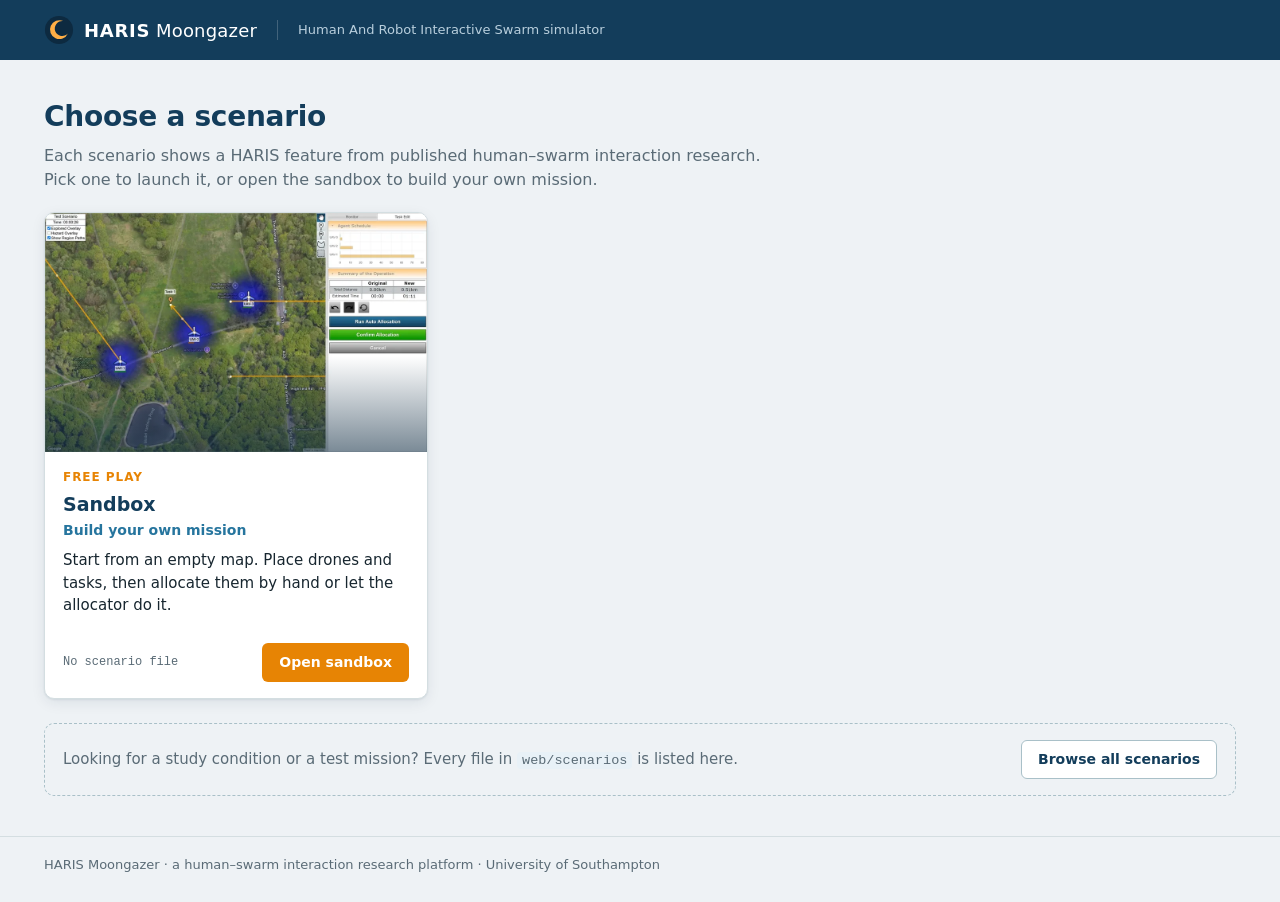
==== server/web/index.html @ b2c9a660 "Showcase launch page and a refreshed operator interface - Launch page: a tile per showcased feature " ====
<!DOCTYPE html>
<html lang="en">
<head>
    <meta charset="UTF-8"/>
    <meta name="viewport" content="width=device-width, initial-scale=1"/>
    <title>HARIS Moongazer</title>

    <link rel="stylesheet" href="theme/tokens.css"/>
    <link rel="stylesheet" href="theme/launch.css"/>

    <script type="text/javascript" src="lib/lab/LAB-2.0.3.min.js"></script>
    <script type="text/javascript" src="loadMenu.js"></script>
</head>
<body>
<header class="mg-topbar">
    <div class="mg-wrap mg-topbar-inner">
        <a class="mg-brand" href="/" aria-label="HARIS Moongazer home">
            <svg class="mg-mark" viewBox="0 0 32 32" aria-hidden="true">
                <circle cx="16" cy="16" r="15" fill="#0d2a40"/>
                <path d="M20.5 6.5a10 10 0 1 0 5 13.2A8 8 0 1 1 20.5 6.5z" fill="#ffaf46"/>
            </svg>
            <span class="mg-brand-text"><strong>HARIS</strong> Moongazer</span>
        </a>
        <span class="mg-topbar-sub">Human And Robot Interactive Swarm simulator</span>
    </div>
</header>

<main class="mg-wrap">
    <section id="inProgressBanner" class="mg-banner" hidden>
        <div>
            <strong>A mission is already running.</strong>
            <span id="inProgressName"></span>
        </div>
        <div class="mg-banner-actions">
            <button id="buttonResumeOperation" class="mg-btn mg-btn-primary" type="button">Resume</button>
            <button id="buttonAbortOperation" class="mg-btn mg-btn-ghost" type="button">End it</button>
        </div>
    </section>

    <section class="mg-intro">
        <h1>Choose a scenario</h1>
        <p>Each scenario shows a HARIS feature from published human–swarm interaction research. Pick one to launch it, or open the sandbox to build your own mission.</p>
    </section>

    <section id="tiles" class="mg-grid" aria-label="Showcase scenarios">
        <article class="mg-tile" id="sandboxTile">
            <div class="mg-tile-media" id="sandboxMedia">
                <img src="showcase/img/alloc.webp" alt="" loading="lazy">
            </div>
            <div class="mg-tile-body">
                <p class="mg-eyebrow">Free play</p>
                <h2>Sandbox</h2>
                <p class="mg-showcasing">Build your own mission</p>
                <p class="mg-desc">Start from an empty map. Place drones and tasks, then allocate them by hand or let the allocator do it.</p>
            </div>
            <div class="mg-tile-foot">
                <span class="mg-file">No scenario file</span>
                <button id="buttonSandboxMode" class="mg-btn mg-btn-primary" type="button">Open sandbox</button>
            </div>
        </article>
    </section>

    <section class="mg-more">
        <p>Looking for a study condition or a test mission? Every file in <code>web/scenarios</code> is listed here.</p>
        <button id="buttonLoadScenario" class="mg-btn mg-btn-secondary" type="button">Browse all scenarios</button>
    </section>
</main>

<footer class="mg-footer">
    <div class="mg-wrap">
        HARIS Moongazer · a human–swarm interaction research platform · University of Southampton
    </div>
</footer>

<div id="loadScenarioDiv" class="mg-modal" hidden>
    <div class="mg-modal-card" role="dialog" aria-modal="true" aria-labelledby="allTitle">
        <div class="mg-modal-head">
            <h2 id="allTitle">All scenarios</h2>
            <button id="buttonCancelLoadScenario" class="mg-icon-btn" type="button" aria-label="Close">×</button>
        </div>
        <input id="scenarioSearch" class="mg-input" type="search" placeholder="Search scenarios" autocomplete="off">
        <ul id="scenarioList" class="mg-list"></ul>
        <div class="mg-modal-foot">
            <button id="buttonStartScenario" class="mg-btn mg-btn-primary" type="button" disabled>Launch</button>
        </div>
    </div>
</div>

<p id="loadScenarioErrorText" class="mg-toast" role="status"></p>
</body>
</html>
---- server/web/theme/tokens.css ----
/* HARIS Moongazer design tokens: the original HARIS navy, blue and orange, flattened and tidied */
:root {
    --mg-navy-900: #0d2a40;
    --mg-navy: #133d5b;
    --mg-navy-700: #1c5a85;
    --mg-blue: #26759e;
    --mg-blue-300: #3093c7;
    --mg-blue-50: #e8f1f7;
    --mg-orange: #e78404;
    --mg-orange-400: #fb9d23;
    --mg-orange-300: #ffaf46;
    --mg-orange-50: #fff4e5;
    --mg-green: #2f7d10;
    --mg-green-300: #5bc41b;
    --mg-red: #a32020;

    --mg-bg: #eef2f5;
    --mg-surface: #ffffff;
    --mg-surface-2: #f6f8fa;
    --mg-line: #d4dee1;
    --mg-line-strong: #a9c0c8;
    --mg-text: #17262f;
    --mg-muted: #5a6b76;

    --mg-radius: 10px;
    --mg-radius-sm: 6px;
    --mg-shadow: 0 1px 2px rgba(13, 42, 64, .08), 0 4px 14px rgba(13, 42, 64, .08);
    --mg-shadow-lg: 0 2px 4px rgba(13, 42, 64, .10), 0 12px 32px rgba(13, 42, 64, .16);
    --mg-font: "Segoe UI Variable Text", "Segoe UI", system-ui, -apple-system, Roboto, "Helvetica Neue", Arial, sans-serif;
    --mg-mono: ui-monospace, "Cascadia Mono", "SF Mono", Consolas, "Liberation Mono", monospace;
}
---- server/web/theme/launch.css ----
/* HARIS Moongazer launch page */
* { box-sizing: border-box; }

html, body {
    margin: 0;
    background: var(--mg-bg);
    color: var(--mg-text);
    font-family: var(--mg-font);
    font-size: 15px;
    line-height: 1.5;
    -webkit-font-smoothing: antialiased;
}

[hidden] { display: none !important; }

.mg-wrap { max-width: 1240px; margin: 0 auto; padding: 0 24px; }

/* Top bar */
.mg-topbar { background: var(--mg-navy); color: #fff; }
.mg-topbar-inner { display: flex; align-items: center; gap: 20px; height: 60px; }
.mg-brand { display: flex; align-items: center; gap: 10px; color: #fff; text-decoration: none; }
.mg-mark { width: 30px; height: 30px; }
.mg-brand-text { font-size: 18px; letter-spacing: .01em; font-weight: 400; }
.mg-brand-text strong { font-weight: 700; letter-spacing: .04em; }
.mg-topbar-sub { color: #b9cfdd; font-size: 13px; border-left: 1px solid rgba(255,255,255,.2); padding-left: 20px; }

/* Intro */
.mg-intro { padding: 36px 0 20px; max-width: 720px; }
.mg-intro h1 { margin: 0 0 6px; font-size: 28px; font-weight: 650; color: var(--mg-navy); letter-spacing: -.01em; }
.mg-intro p { margin: 0; color: var(--mg-muted); font-size: 16px; }

/* In-progress banner */
.mg-banner {
    margin-top: 24px; padding: 14px 18px; border-radius: var(--mg-radius);
    background: var(--mg-orange-50); border: 1px solid #f6cf98;
    display: flex; align-items: center; justify-content: space-between; gap: 16px;
}
.mg-banner span { color: var(--mg-muted); margin-left: 6px; }
.mg-banner-actions { display: flex; gap: 8px; }

/* Tiles */
.mg-grid { display: grid; grid-template-columns: repeat(auto-fill, minmax(340px, 1fr)); gap: 20px; }

.mg-tile {
    background: var(--mg-surface); border: 1px solid var(--mg-line); border-radius: var(--mg-radius);
    box-shadow: var(--mg-shadow); overflow: hidden; display: flex; flex-direction: column;
    transition: box-shadow .15s ease, transform .15s ease, border-color .15s ease;
}
.mg-tile:hover { box-shadow: var(--mg-shadow-lg); transform: translateY(-2px); border-color: var(--mg-line-strong); }

.mg-tile-media { position: relative; aspect-ratio: 16 / 10; background: var(--mg-navy-900); overflow: hidden; cursor: pointer; }
.mg-tile-media img { width: 100%; height: 100%; object-fit: cover; display: block; transition: transform .4s ease; }
.mg-tile:hover .mg-tile-media img { transform: scale(1.03); }
.mg-tile-media::after {
    content: ""; position: absolute; inset: auto 0 0 0; height: 40%;
    background: linear-gradient(to top, rgba(13,42,64,.55), rgba(13,42,64,0));
}
.mg-year {
    position: absolute; z-index: 1; left: 12px; bottom: 10px; color: #fff; font-size: 12px; font-weight: 600;
    letter-spacing: .04em; background: rgba(13,42,64,.6); padding: 2px 8px; border-radius: 99px;
}

.mg-tile-body { padding: 16px 18px 6px; flex: 1; }
.mg-eyebrow {
    margin: 0 0 4px; color: var(--mg-orange); font-size: 12px; font-weight: 700;
    letter-spacing: .08em; text-transform: uppercase;
}
.mg-showcasing { margin: 0 0 8px; color: var(--mg-blue); font-weight: 600; font-size: 14px; }
.mg-tile h2 { margin: 0 0 2px; font-size: 19px; font-weight: 650; color: var(--mg-navy); }
.mg-desc { margin: 0 0 10px; color: var(--mg-text); }

.mg-papers { list-style: none; margin: 0 0 8px; padding: 0; font-size: 13px; color: var(--mg-muted); }
.mg-papers li { padding-left: 14px; position: relative; }
.mg-papers li::before { content: ""; position: absolute; left: 2px; top: .6em; width: 5px; height: 5px; border-radius: 50%; background: var(--mg-blue-300); }
.mg-papers em { font-style: normal; color: var(--mg-text); }
.mg-note { margin: 0 0 6px; font-size: 12.5px; color: var(--mg-muted); }

.mg-variants { display: flex; flex-wrap: wrap; gap: 6px; margin: 2px 0 6px; }
.mg-chip {
    font: inherit; font-size: 12.5px; padding: 3px 10px; border-radius: 99px; cursor: pointer;
    border: 1px solid var(--mg-line); background: var(--mg-surface); color: var(--mg-navy-700);
}
.mg-chip:hover { border-color: var(--mg-blue-300); }
.mg-chip[aria-pressed="true"] { background: var(--mg-navy); border-color: var(--mg-navy); color: #fff; }

.mg-tile-foot { padding: 10px 18px 16px; display: flex; align-items: center; justify-content: space-between; gap: 10px; }
.mg-file { font-family: var(--mg-mono); font-size: 12px; color: var(--mg-muted); overflow: hidden; text-overflow: ellipsis; white-space: nowrap; }

/* Buttons */
.mg-btn {
    font: inherit; font-weight: 600; font-size: 14px; border-radius: var(--mg-radius-sm);
    padding: 8px 16px; cursor: pointer; border: 1px solid transparent; white-space: nowrap;
    transition: background-color .12s ease, border-color .12s ease;
}
.mg-btn:disabled { opacity: .45; cursor: default; }
.mg-btn-primary { background: var(--mg-orange); color: #fff; }
.mg-btn-primary:hover:not(:disabled) { background: #cf7503; }
.mg-btn-secondary { background: var(--mg-surface); color: var(--mg-navy); border-color: var(--mg-line-strong); }
.mg-btn-secondary:hover { border-color: var(--mg-navy-700); }
.mg-btn-ghost { background: transparent; color: var(--mg-navy); border-color: var(--mg-line-strong); }
.mg-btn:focus-visible, .mg-chip:focus-visible, .mg-icon-btn:focus-visible { outline: 3px solid var(--mg-blue-300); outline-offset: 2px; }

code { font-family: var(--mg-mono); font-size: .9em; background: var(--mg-blue-50); padding: 1px 5px; border-radius: 4px; }

/* All-scenarios modal */
.mg-modal { position: fixed; inset: 0; background: rgba(13,42,64,.45); display: grid; place-items: center; padding: 20px; z-index: 10; }
.mg-modal-card {
    width: min(560px, 100%); max-height: min(720px, 90vh); display: flex; flex-direction: column;
    background: var(--mg-surface); border-radius: var(--mg-radius); box-shadow: var(--mg-shadow-lg); overflow: hidden;
}
.mg-modal-head { display: flex; align-items: center; justify-content: space-between; padding: 16px 18px 8px; }
.mg-modal-head h2 { margin: 0; font-size: 18px; color: var(--mg-navy); }
.mg-icon-btn { font-size: 22px; line-height: 1; border: 0; background: none; color: var(--mg-muted); cursor: pointer; padding: 4px 8px; border-radius: 6px; }
.mg-icon-btn:hover { background: var(--mg-surface-2); }
.mg-input {
    margin: 0 18px 10px; padding: 9px 12px; font: inherit; border: 1px solid var(--mg-line-strong);
    border-radius: var(--mg-radius-sm); outline: none;
}
.mg-input:focus { border-color: var(--mg-blue); box-shadow: 0 0 0 3px var(--mg-blue-50); }
.mg-list { list-style: none; margin: 0; padding: 0 10px; overflow: auto; flex: 1; border-top: 1px solid var(--mg-line); border-bottom: 1px solid var(--mg-line); }
.mg-list li { padding: 9px 10px; border-radius: 6px; cursor: pointer; display: flex; justify-content: space-between; gap: 12px; }
.mg-list li:hover { background: var(--mg-surface-2); }
.mg-list li.selected { background: var(--mg-blue-50); color: var(--mg-navy); font-weight: 600; }
.mg-list li small { color: var(--mg-muted); font-family: var(--mg-mono); font-weight: 400; }
.mg-modal-foot { padding: 12px 18px; display: flex; justify-content: flex-end; }

/* Toast */
.mg-toast {
    position: fixed; left: 50%; bottom: 24px; transform: translateX(-50%); margin: 0;
    background: var(--mg-navy-900); color: #fff; padding: 10px 16px; border-radius: 8px;
    box-shadow: var(--mg-shadow-lg); display: none; z-index: 20;
}

.mg-footer { border-top: 1px solid var(--mg-line); color: var(--mg-muted); font-size: 13px; padding: 18px 0 28px; }

@media (max-width: 720px) {
    .mg-topbar-sub { display: none; }
    .mg-grid { grid-template-columns: 1fr; }
    .mg-wrap { padding: 0 16px; }
}

.mg-more {
    margin: 24px 0 40px; padding: 16px 18px; border: 1px dashed var(--mg-line-strong); border-radius: var(--mg-radius);
    display: flex; align-items: center; justify-content: space-between; gap: 16px; color: var(--mg-muted);
}
.mg-more p { margin: 0; }
@media (max-width: 720px) { .mg-more { flex-direction: column; align-items: flex-start; } }
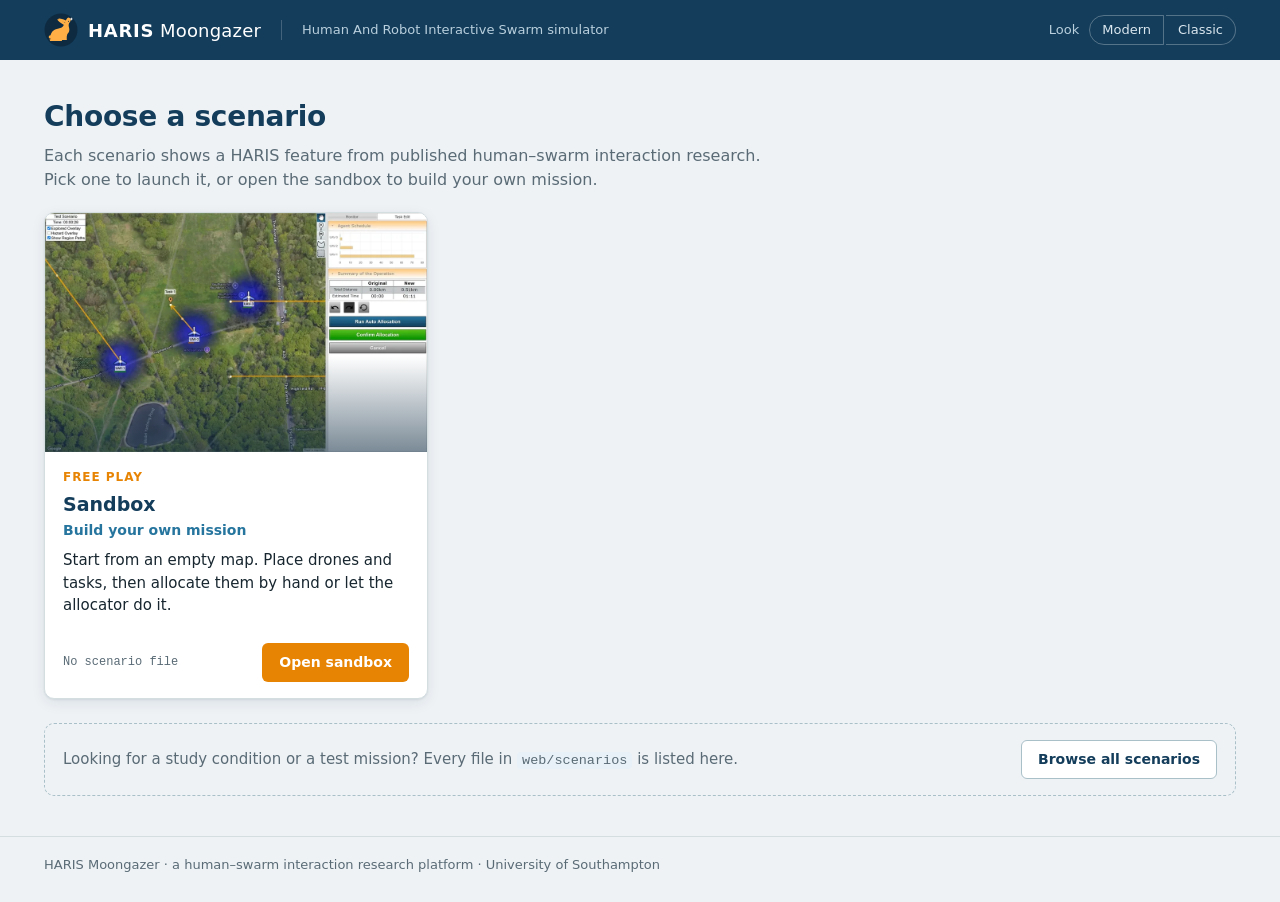
==== commit 340235e3: "Live speed and tick rate, classic/modern look switch, arrow offset fix, hare logo - Engine tick rate" ====
--- a/server/web/index.html
+++ b/server/web/index.html
@@ -4,9 +4,11 @@
     <meta charset="UTF-8"/>
     <meta name="viewport" content="width=device-width, initial-scale=1"/>
     <title>HARIS Moongazer</title>
+    <link rel="icon" href="theme/hare.svg" type="image/svg+xml"/>
 
     <link rel="stylesheet" href="theme/tokens.css"/>
     <link rel="stylesheet" href="theme/launch.css"/>
+    <script src="theme/look.js"></script>
 
     <script type="text/javascript" src="lib/lab/LAB-2.0.3.min.js"></script>
     <script type="text/javascript" src="loadMenu.js"></script>
@@ -15,13 +17,15 @@
 <header class="mg-topbar">
     <div class="mg-wrap mg-topbar-inner">
         <a class="mg-brand" href="/" aria-label="HARIS Moongazer home">
-            <svg class="mg-mark" viewBox="0 0 32 32" aria-hidden="true">
-                <circle cx="16" cy="16" r="15" fill="#0d2a40"/>
-                <path d="M20.5 6.5a10 10 0 1 0 5 13.2A8 8 0 1 1 20.5 6.5z" fill="#ffaf46"/>
-            </svg>
+            <svg class="mg-mark" viewBox="0 0 64 64" aria-hidden="true"><circle cx="32" cy="32" r="31" fill="#0d2a40"/><g fill="#ffaf46"><path d="M13 51c-3-10 2-19 11-21 5-1 9-1.5 11.5-4.5 2.2-3 3.4-7 6.5-10l5.5 3c-1.5 3-1.2 6-.2 9.5 1.2 4.5 0 8.5-3.3 11.5L41 51z"/><path d="M40.5 41.5c1.8 2.5 2.3 6 2.5 9.5h-5z"/><ellipse cx="45.5" cy="14.5" rx="6" ry="4.2" transform="rotate(-62 45.5 14.5)"/><ellipse cx="34.6" cy="17.8" rx="11" ry="2.4" transform="rotate(33 34.6 17.8)"/><ellipse cx="36.4" cy="14.4" rx="10" ry="2.1" transform="rotate(21 36.4 14.4)"/><circle cx="12" cy="45" r="3.2"/><path d="M10.5 49.5h21c2 0 3 1.6 2 3h-22z"/></g><circle cx="46.2" cy="15.6" r="1" fill="#0d2a40"/><path d="M51.5 8l.9 2.4 2.4.9-2.4.9-.9 2.4-.9-2.4-2.4-.9 2.4-.9z" fill="#fff"/></svg>
             <span class="mg-brand-text"><strong>HARIS</strong> Moongazer</span>
         </a>
         <span class="mg-topbar-sub">Human And Robot Interactive Swarm simulator</span>
+        <div class="mg-look" role="group" aria-label="Interface look" title="Classic is the interface exactly as it was, at the original 5 Hz. Modern is the refreshed look at 10 Hz.">
+            <span>Look</span>
+            <button type="button" data-look="modern">Modern</button>
+            <button type="button" data-look="classic">Classic</button>
+        </div>
     </div>
 </header>
 
--- a/server/web/theme/launch.css
+++ b/server/web/theme/launch.css
@@ -19,10 +19,20 @@
 .mg-topbar { background: var(--mg-navy); color: #fff; }
 .mg-topbar-inner { display: flex; align-items: center; gap: 20px; height: 60px; }
 .mg-brand { display: flex; align-items: center; gap: 10px; color: #fff; text-decoration: none; }
-.mg-mark { width: 30px; height: 30px; }
+.mg-mark { width: 34px; height: 34px; }
 .mg-brand-text { font-size: 18px; letter-spacing: .01em; font-weight: 400; }
 .mg-brand-text strong { font-weight: 700; letter-spacing: .04em; }
 .mg-topbar-sub { color: #b9cfdd; font-size: 13px; border-left: 1px solid rgba(255,255,255,.2); padding-left: 20px; }
+.mg-look { margin-left: auto; display: flex; align-items: center; gap: 2px; font-size: 13px; }
+.mg-look span { color: #b9cfdd; margin-right: 8px; }
+.mg-look button {
+    font: inherit; font-size: 13px; padding: 4px 12px; cursor: pointer; color: #dbe7ef;
+    background: transparent; border: 1px solid rgba(255,255,255,.28);
+}
+.mg-look button:first-of-type { border-radius: 99px 0 0 99px; }
+.mg-look button:last-of-type { border-radius: 0 99px 99px 0; border-left: 0; }
+.mg-look button[aria-pressed="true"] { background: var(--mg-orange-300); border-color: var(--mg-orange-300); color: var(--mg-navy-900); font-weight: 600; }
+.mg-look button:focus-visible { outline: 3px solid var(--mg-blue-300); outline-offset: 2px; }
 
 /* Intro */
 .mg-intro { padding: 36px 0 20px; max-width: 720px; }
@@ -135,6 +145,7 @@
 
 @media (max-width: 720px) {
     .mg-topbar-sub { display: none; }
+    .mg-look span { display: none; }
     .mg-grid { grid-template-columns: 1fr; }
     .mg-wrap { padding: 0 16px; }
 }
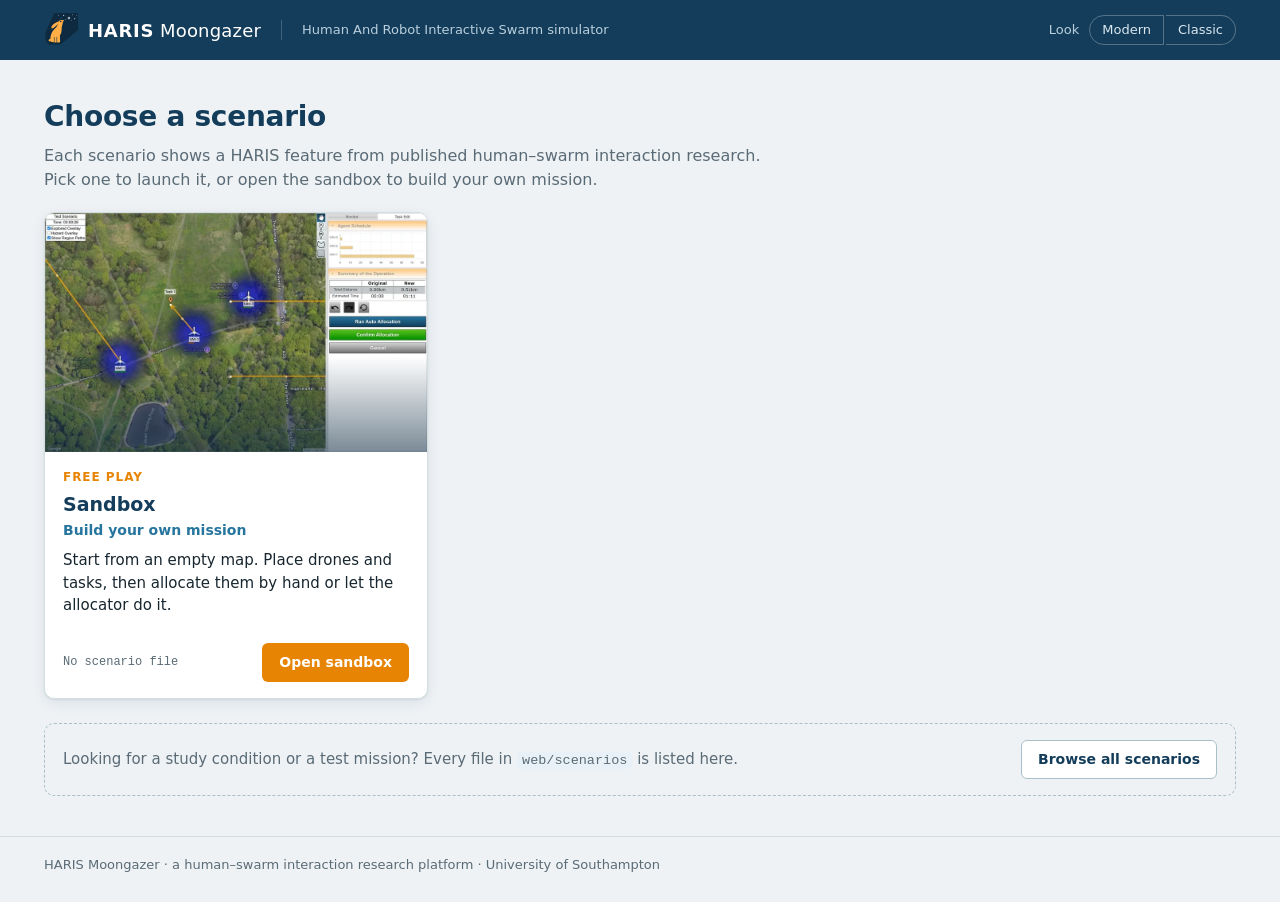
==== commit f30a1d17: "Logo: the hare gazing up into a beam of stars (Will's chosen design) Slim seated hare with laid-back" ====
--- a/server/web/index.html
+++ b/server/web/index.html
@@ -16,8 +16,8 @@
 <body>
 <header class="mg-topbar">
     <div class="mg-wrap mg-topbar-inner">
-        <a class="mg-brand" href="/" aria-label="HARIS Moongazer home">
-            <svg class="mg-mark" viewBox="0 0 64 64" aria-hidden="true"><circle cx="32" cy="32" r="31" fill="#0d2a40"/><g fill="#ffaf46"><path d="M13 51c-3-10 2-19 11-21 5-1 9-1.5 11.5-4.5 2.2-3 3.4-7 6.5-10l5.5 3c-1.5 3-1.2 6-.2 9.5 1.2 4.5 0 8.5-3.3 11.5L41 51z"/><path d="M40.5 41.5c1.8 2.5 2.3 6 2.5 9.5h-5z"/><ellipse cx="45.5" cy="14.5" rx="6" ry="4.2" transform="rotate(-62 45.5 14.5)"/><ellipse cx="34.6" cy="17.8" rx="11" ry="2.4" transform="rotate(33 34.6 17.8)"/><ellipse cx="36.4" cy="14.4" rx="10" ry="2.1" transform="rotate(21 36.4 14.4)"/><circle cx="12" cy="45" r="3.2"/><path d="M10.5 49.5h21c2 0 3 1.6 2 3h-22z"/></g><circle cx="46.2" cy="15.6" r="1" fill="#0d2a40"/><path d="M51.5 8l.9 2.4 2.4.9-2.4.9-.9 2.4-.9-2.4-2.4-.9 2.4-.9z" fill="#fff"/></svg>
+        <a class="mg-brand" href="./" aria-label="HARIS Moongazer home">
+            <svg class="mg-mark" viewBox="0 0 64 64" aria-hidden="true"><path d="M19.2 0H64V32.2L41.6 50.8C37 54.8 33 58 29.6 59.4H9.6C4.6 55.5 2.4 50 2.4 44.5C2.4 39.5 3.6 35.4 5.2 31.4Z" fill="#0d2a40"/><g transform="translate(3.2 12.8) scale(.038 .0465)"><g fill="#ffaf46"><path d="M705 625L712 880C715 905 699 915 669 915L440 915C350 915 268 906 240 862C214 760 240 630 300 520C350 430 430 370 500 318C566 280 592 200 618 110C640 52 672 22 724 14C784 6 852 4 898 12C914 16 916 32 904 42C884 58 852 92 842 130C834 205 794 270 790 360C790 460 772 560 705 625Z"/><path d="M650 70C530 90 410 150 330 222C282 266 272 330 296 352C336 362 440 300 520 240C580 196 620 150 640 128Z"/><ellipse cx="212" cy="830" rx="61" ry="50"/></g><g fill="none" stroke="#0d2a40" stroke-width="24" stroke-linecap="butt"><path d="M548 690L548 960"/><path d="M430 700C444 785 428 880 414 960"/></g><path d="M906 34C890 46 868 54 848 56" fill="none" stroke="#0d2a40" stroke-width="16" stroke-linecap="round"/><ellipse cx="746" cy="68" rx="36.7" ry="30" fill="#0d2a40"/></g><path d="M47 6.5L47.84 8.66L50.0 9.5L47.84 10.34L47 12.5L46.16 10.34L44.0 9.5L46.16 8.66Z" fill="#fff"/><path d="M37 2.9L37.448 4.052L38.6 4.5L37.448 4.948L37 6.1L36.552 4.948L35.4 4.5L36.552 4.052Z" fill="#fff"/><path d="M58 9.5L58.42 10.58L59.5 11L58.42 11.42L58 12.5L57.58 11.42L56.5 11L57.58 10.58Z" fill="#fff"/><path d="M27.5 3.0L27.78 3.7199999999999998L28.5 4L27.78 4.28L27.5 5.0L27.22 4.28L26.5 4L27.22 3.7199999999999998Z" fill="#fff"/><path d="M54 2.4L54.308 3.192L55.1 3.5L54.308 3.808L54 4.6L53.692 3.808L52.9 3.5L53.692 3.192Z" fill="#fff"/><path d="M41 11.5L41.28 12.22L42.0 12.5L41.28 12.78L41 13.5L40.72 12.78L40.0 12.5L40.72 12.22Z" fill="#fff"/><path d="M61.5 4.1L61.752 4.748L62.4 5L61.752 5.252L61.5 5.9L61.248 5.252L60.6 5L61.248 4.748Z" fill="#fff"/><path d="M32 8.7L32.224 9.276L32.8 9.5L32.224 9.724L32 10.3L31.776 9.724L31.2 9.5L31.776 9.276Z" fill="#fff"/><path d="M51.5 13.2L51.724 13.776L52.3 14L51.724 14.224L51.5 14.8L51.276 14.224L50.7 14L51.276 13.776Z" fill="#fff"/></svg>
             <span class="mg-brand-text"><strong>HARIS</strong> Moongazer</span>
         </a>
         <span class="mg-topbar-sub">Human And Robot Interactive Swarm simulator</span>
@@ -44,6 +44,7 @@
     <section class="mg-intro">
         <h1>Choose a scenario</h1>
         <p>Each scenario shows a HARIS feature from published human–swarm interaction research. Pick one to launch it, or open the sandbox to build your own mission.</p>
+        <p id="demoNote" class="mg-demo-note" hidden>This online demo plays recorded runs in the real interface, so you can watch but not steer. To take control, <a href="https://github.com/WilliamHunt518/haris-moongazer">run HARIS Moongazer yourself</a>.</p>
     </section>
 
     <section id="tiles" class="mg-grid" aria-label="Showcase scenarios">
--- a/server/web/theme/launch.css
+++ b/server/web/theme/launch.css
@@ -38,6 +38,8 @@
 .mg-intro { padding: 36px 0 20px; max-width: 720px; }
 .mg-intro h1 { margin: 0 0 6px; font-size: 28px; font-weight: 650; color: var(--mg-navy); letter-spacing: -.01em; }
 .mg-intro p { margin: 0; color: var(--mg-muted); font-size: 16px; }
+.mg-intro .mg-demo-note { margin-top: 12px; padding: 10px 14px; border-radius: var(--mg-radius-sm); background: var(--mg-blue-50); color: var(--mg-navy); font-size: 14.5px; }
+.mg-demo-note a { color: var(--mg-blue); font-weight: 600; }
 
 /* In-progress banner */
 .mg-banner {
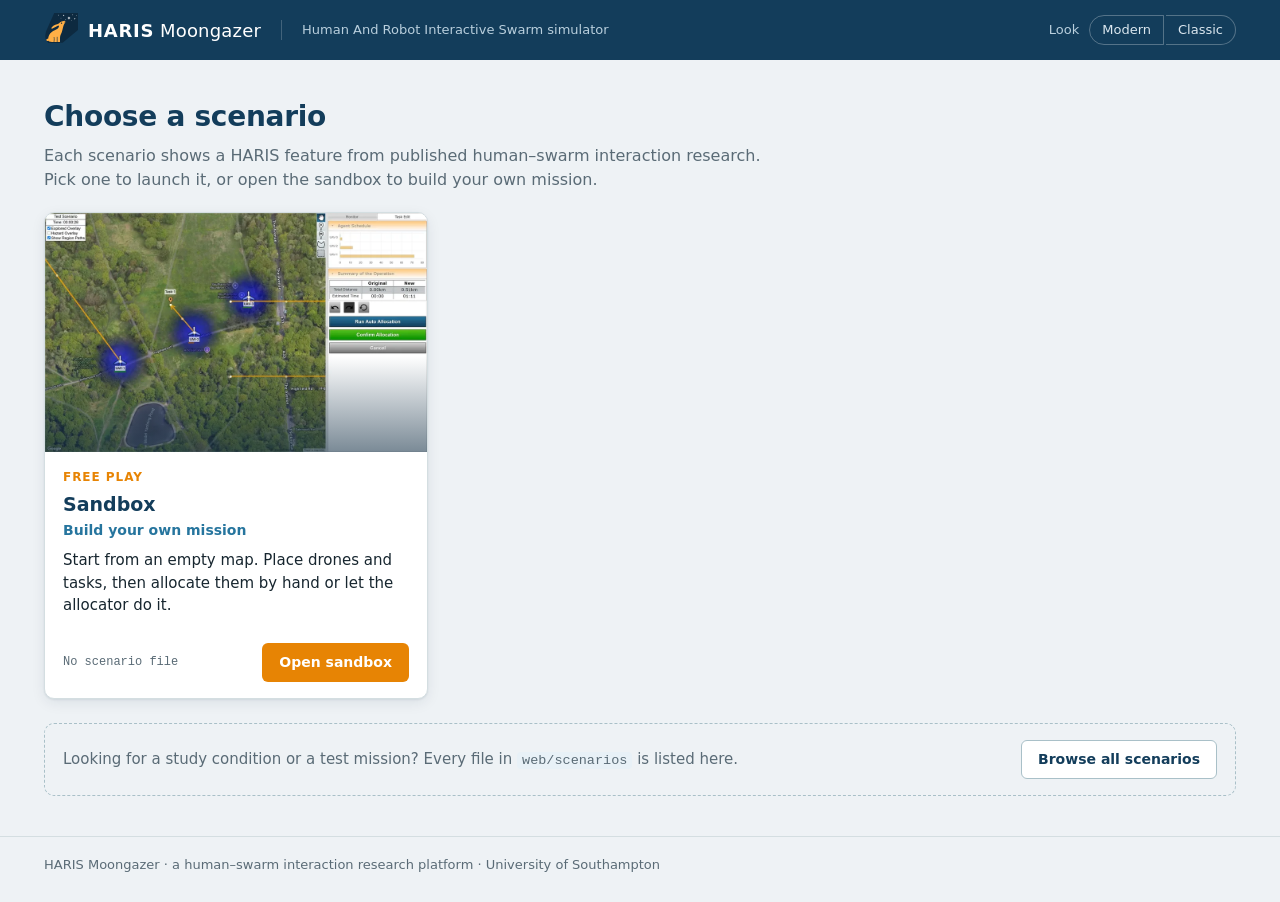
==== commit a516f555: "Logo: final traced hare, centred over a trimmed beam Smooth curve-fitted outline from Will's edit, a" ====
--- a/server/web/index.html
+++ b/server/web/index.html
@@ -17,7 +17,7 @@
 <header class="mg-topbar">
     <div class="mg-wrap mg-topbar-inner">
         <a class="mg-brand" href="./" aria-label="HARIS Moongazer home">
-            <svg class="mg-mark" viewBox="0 0 64 64" aria-hidden="true"><path d="M19.2 0H64V32.2L41.6 50.8C37 54.8 33 58 29.6 59.4H9.6C4.6 55.5 2.4 50 2.4 44.5C2.4 39.5 3.6 35.4 5.2 31.4Z" fill="#0d2a40"/><g transform="translate(3.2 12.8) scale(.038 .0465)"><g fill="#ffaf46"><path d="M705 625L712 880C715 905 699 915 669 915L440 915C350 915 268 906 240 862C214 760 240 630 300 520C350 430 430 370 500 318C566 280 592 200 618 110C640 52 672 22 724 14C784 6 852 4 898 12C914 16 916 32 904 42C884 58 852 92 842 130C834 205 794 270 790 360C790 460 772 560 705 625Z"/><path d="M650 70C530 90 410 150 330 222C282 266 272 330 296 352C336 362 440 300 520 240C580 196 620 150 640 128Z"/><ellipse cx="212" cy="830" rx="61" ry="50"/></g><g fill="none" stroke="#0d2a40" stroke-width="24" stroke-linecap="butt"><path d="M548 690L548 960"/><path d="M430 700C444 785 428 880 414 960"/></g><path d="M906 34C890 46 868 54 848 56" fill="none" stroke="#0d2a40" stroke-width="16" stroke-linecap="round"/><ellipse cx="746" cy="68" rx="36.7" ry="30" fill="#0d2a40"/></g><path d="M47 6.5L47.84 8.66L50.0 9.5L47.84 10.34L47 12.5L46.16 10.34L44.0 9.5L46.16 8.66Z" fill="#fff"/><path d="M37 2.9L37.448 4.052L38.6 4.5L37.448 4.948L37 6.1L36.552 4.948L35.4 4.5L36.552 4.052Z" fill="#fff"/><path d="M58 9.5L58.42 10.58L59.5 11L58.42 11.42L58 12.5L57.58 11.42L56.5 11L57.58 10.58Z" fill="#fff"/><path d="M27.5 3.0L27.78 3.7199999999999998L28.5 4L27.78 4.28L27.5 5.0L27.22 4.28L26.5 4L27.22 3.7199999999999998Z" fill="#fff"/><path d="M54 2.4L54.308 3.192L55.1 3.5L54.308 3.808L54 4.6L53.692 3.808L52.9 3.5L53.692 3.192Z" fill="#fff"/><path d="M41 11.5L41.28 12.22L42.0 12.5L41.28 12.78L41 13.5L40.72 12.78L40.0 12.5L40.72 12.22Z" fill="#fff"/><path d="M61.5 4.1L61.752 4.748L62.4 5L61.752 5.252L61.5 5.9L61.248 5.252L60.6 5L61.248 4.748Z" fill="#fff"/><path d="M32 8.7L32.224 9.276L32.8 9.5L32.224 9.724L32 10.3L31.776 9.724L31.2 9.5L31.776 9.276Z" fill="#fff"/><path d="M51.5 13.2L51.724 13.776L52.3 14L51.724 14.224L51.5 14.8L51.276 14.224L50.7 14L51.276 13.776Z" fill="#fff"/></svg>
+            <svg class="mg-mark" viewBox="0 0 64 64" aria-hidden="true"><path d="M19.2 0H64V32.2L35.1 56.2H8.2C4.6 52.9 2.4 48.8 2.4 44.5C2.4 39.5 3.6 35.4 5.2 31.4Z" fill="#0d2a40"/><g transform="translate(-2.5 0)"><path d="M16.89 29.47C20.45 29.85 28.33 23.53 29.54 23.76C32.13 24.24 29.80 28.42 27.85 29.88C26.31 31.05 24.53 31.82 22.80 32.67C20.73 33.69 18.44 34.67 16.57 36.02C12.59 38.90 10.76 43.88 10.32 48.57C9.75 48.59 9.34 48.26 8.74 48.36C5.20 48.99 7.19 54.27 10.55 52.09C13.05 55.37 22.12 54.54 25.89 54.54C28.11 54.54 30.39 54.69 32.60 54.52C32.93 50.78 32.29 46.83 33.03 43.14C33.46 40.96 35.01 38.93 35.79 36.84C36.94 33.75 37.40 30.48 38.28 27.32C38.80 25.44 39.18 23.26 40.10 21.53C40.85 20.10 42.15 19.05 42.69 17.49C43.09 16.30 42.89 15.54 42.02 14.71C41.87 14.56 41.85 14.41 41.63 14.39C41.29 14.39 40.12 15.11 39.50 15.22C38.21 15.45 36.88 15.49 35.61 15.83C32.87 16.55 31.79 19.11 29.39 20.31C26.68 21.68 23.58 21.80 20.97 23.50C19.62 24.38 15.50 27.57 16.89 29.47Z" fill="#ffaf46" fill-rule="evenodd"/><rect x="11" y="54.6" width="21.5" height="1.45" fill="#0d2a40"/><path d="M21.6 46C22.3 49.6 21.6 52.9 21.1 55.4M27.4 45.6V55.4" fill="none" stroke="#0d2a40" stroke-width="1.1" stroke-linecap="round"/><path d="M43.1 16.1C42.5 16.9 41.7 17.4 40.8 17.5" fill="none" stroke="#0d2a40" stroke-width="0.67" stroke-linecap="round"/><circle cx="35.57" cy="19.18" r="1.28" fill="#0d2a40"/></g><path d="M47 6.5L47.84 8.66L50.0 9.5L47.84 10.34L47 12.5L46.16 10.34L44.0 9.5L46.16 8.66Z" fill="#fff"/><path d="M37 2.9L37.448 4.052L38.6 4.5L37.448 4.948L37 6.1L36.552 4.948L35.4 4.5L36.552 4.052Z" fill="#fff"/><path d="M58 9.5L58.42 10.58L59.5 11L58.42 11.42L58 12.5L57.58 11.42L56.5 11L57.58 10.58Z" fill="#fff"/><path d="M27.5 3.0L27.78 3.7199999999999998L28.5 4L27.78 4.28L27.5 5.0L27.22 4.28L26.5 4L27.22 3.7199999999999998Z" fill="#fff"/><path d="M54 2.4L54.308 3.192L55.1 3.5L54.308 3.808L54 4.6L53.692 3.808L52.9 3.5L53.692 3.192Z" fill="#fff"/><path d="M41 11.5L41.28 12.22L42.0 12.5L41.28 12.78L41 13.5L40.72 12.78L40.0 12.5L40.72 12.22Z" fill="#fff"/><path d="M61.5 4.1L61.752 4.748L62.4 5L61.752 5.252L61.5 5.9L61.248 5.252L60.6 5L61.248 4.748Z" fill="#fff"/><path d="M32 8.7L32.224 9.276L32.8 9.5L32.224 9.724L32 10.3L31.776 9.724L31.2 9.5L31.776 9.276Z" fill="#fff"/><path d="M51.5 13.2L51.724 13.776L52.3 14L51.724 14.224L51.5 14.8L51.276 14.224L50.7 14L51.276 13.776Z" fill="#fff"/></svg>
             <span class="mg-brand-text"><strong>HARIS</strong> Moongazer</span>
         </a>
         <span class="mg-topbar-sub">Human And Robot Interactive Swarm simulator</span>
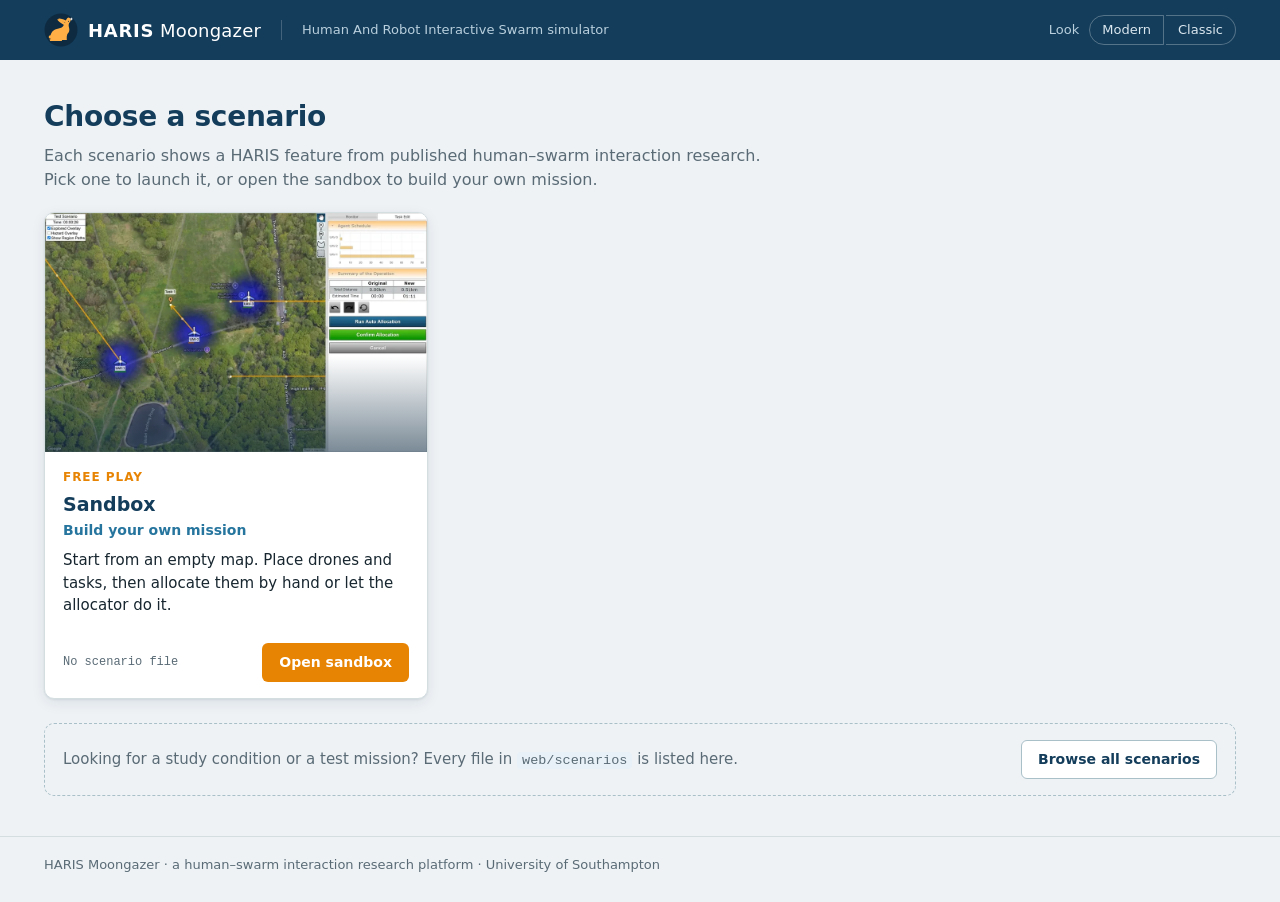
==== commit c1b2c68c: "Merge pull request #7 from WilliamHunt518/demo-replay Online demo: recorded runs in the real interfa" ====
--- a/server/web/index.html
+++ b/server/web/index.html
@@ -17,7 +17,7 @@
 <header class="mg-topbar">
     <div class="mg-wrap mg-topbar-inner">
         <a class="mg-brand" href="./" aria-label="HARIS Moongazer home">
-            <svg class="mg-mark" viewBox="0 0 64 64" aria-hidden="true"><path d="M19.2 0H64V32.2L35.1 56.2H8.2C4.6 52.9 2.4 48.8 2.4 44.5C2.4 39.5 3.6 35.4 5.2 31.4Z" fill="#0d2a40"/><g transform="translate(-2.5 0)"><path d="M16.89 29.47C20.45 29.85 28.33 23.53 29.54 23.76C32.13 24.24 29.80 28.42 27.85 29.88C26.31 31.05 24.53 31.82 22.80 32.67C20.73 33.69 18.44 34.67 16.57 36.02C12.59 38.90 10.76 43.88 10.32 48.57C9.75 48.59 9.34 48.26 8.74 48.36C5.20 48.99 7.19 54.27 10.55 52.09C13.05 55.37 22.12 54.54 25.89 54.54C28.11 54.54 30.39 54.69 32.60 54.52C32.93 50.78 32.29 46.83 33.03 43.14C33.46 40.96 35.01 38.93 35.79 36.84C36.94 33.75 37.40 30.48 38.28 27.32C38.80 25.44 39.18 23.26 40.10 21.53C40.85 20.10 42.15 19.05 42.69 17.49C43.09 16.30 42.89 15.54 42.02 14.71C41.87 14.56 41.85 14.41 41.63 14.39C41.29 14.39 40.12 15.11 39.50 15.22C38.21 15.45 36.88 15.49 35.61 15.83C32.87 16.55 31.79 19.11 29.39 20.31C26.68 21.68 23.58 21.80 20.97 23.50C19.62 24.38 15.50 27.57 16.89 29.47Z" fill="#ffaf46" fill-rule="evenodd"/><rect x="11" y="54.6" width="21.5" height="1.45" fill="#0d2a40"/><path d="M21.6 46C22.3 49.6 21.6 52.9 21.1 55.4M27.4 45.6V55.4" fill="none" stroke="#0d2a40" stroke-width="1.1" stroke-linecap="round"/><path d="M43.1 16.1C42.5 16.9 41.7 17.4 40.8 17.5" fill="none" stroke="#0d2a40" stroke-width="0.67" stroke-linecap="round"/><circle cx="35.57" cy="19.18" r="1.28" fill="#0d2a40"/></g><path d="M47 6.5L47.84 8.66L50.0 9.5L47.84 10.34L47 12.5L46.16 10.34L44.0 9.5L46.16 8.66Z" fill="#fff"/><path d="M37 2.9L37.448 4.052L38.6 4.5L37.448 4.948L37 6.1L36.552 4.948L35.4 4.5L36.552 4.052Z" fill="#fff"/><path d="M58 9.5L58.42 10.58L59.5 11L58.42 11.42L58 12.5L57.58 11.42L56.5 11L57.58 10.58Z" fill="#fff"/><path d="M27.5 3.0L27.78 3.7199999999999998L28.5 4L27.78 4.28L27.5 5.0L27.22 4.28L26.5 4L27.22 3.7199999999999998Z" fill="#fff"/><path d="M54 2.4L54.308 3.192L55.1 3.5L54.308 3.808L54 4.6L53.692 3.808L52.9 3.5L53.692 3.192Z" fill="#fff"/><path d="M41 11.5L41.28 12.22L42.0 12.5L41.28 12.78L41 13.5L40.72 12.78L40.0 12.5L40.72 12.22Z" fill="#fff"/><path d="M61.5 4.1L61.752 4.748L62.4 5L61.752 5.252L61.5 5.9L61.248 5.252L60.6 5L61.248 4.748Z" fill="#fff"/><path d="M32 8.7L32.224 9.276L32.8 9.5L32.224 9.724L32 10.3L31.776 9.724L31.2 9.5L31.776 9.276Z" fill="#fff"/><path d="M51.5 13.2L51.724 13.776L52.3 14L51.724 14.224L51.5 14.8L51.276 14.224L50.7 14L51.276 13.776Z" fill="#fff"/></svg>
+            <svg class="mg-mark" viewBox="0 0 64 64" aria-hidden="true"><circle cx="32" cy="32" r="31" fill="#0d2a40"/><g fill="#ffaf46"><path d="M13 51c-3-10 2-19 11-21 5-1 9-1.5 11.5-4.5 2.2-3 3.4-7 6.5-10l5.5 3c-1.5 3-1.2 6-.2 9.5 1.2 4.5 0 8.5-3.3 11.5L41 51z"/><path d="M40.5 41.5c1.8 2.5 2.3 6 2.5 9.5h-5z"/><ellipse cx="45.5" cy="14.5" rx="6" ry="4.2" transform="rotate(-62 45.5 14.5)"/><ellipse cx="34.6" cy="17.8" rx="11" ry="2.4" transform="rotate(33 34.6 17.8)"/><ellipse cx="36.4" cy="14.4" rx="10" ry="2.1" transform="rotate(21 36.4 14.4)"/><circle cx="12" cy="45" r="3.2"/><path d="M10.5 49.5h21c2 0 3 1.6 2 3h-22z"/></g><circle cx="46.2" cy="15.6" r="1" fill="#0d2a40"/><path d="M51.5 8l.9 2.4 2.4.9-2.4.9-.9 2.4-.9-2.4-2.4-.9 2.4-.9z" fill="#fff"/></svg>
             <span class="mg-brand-text"><strong>HARIS</strong> Moongazer</span>
         </a>
         <span class="mg-topbar-sub">Human And Robot Interactive Swarm simulator</span>
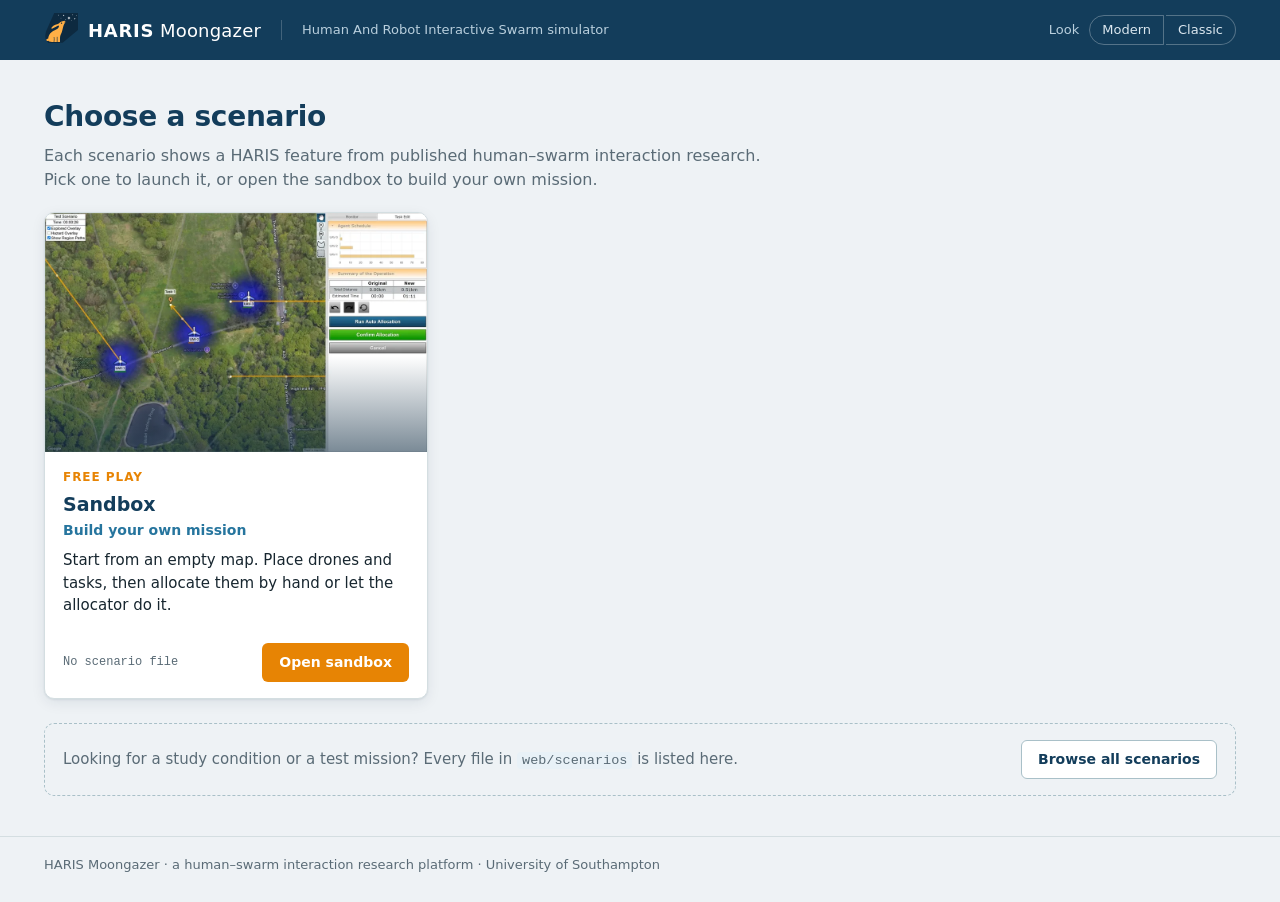
==== commit 5cd0df0a: "Merge pull request #8 from WilliamHunt518/hare-logo Logo: hare gazing up into a beam of stars" ====
--- a/server/web/index.html
+++ b/server/web/index.html
@@ -17,7 +17,7 @@
 <header class="mg-topbar">
     <div class="mg-wrap mg-topbar-inner">
         <a class="mg-brand" href="./" aria-label="HARIS Moongazer home">
-            <svg class="mg-mark" viewBox="0 0 64 64" aria-hidden="true"><circle cx="32" cy="32" r="31" fill="#0d2a40"/><g fill="#ffaf46"><path d="M13 51c-3-10 2-19 11-21 5-1 9-1.5 11.5-4.5 2.2-3 3.4-7 6.5-10l5.5 3c-1.5 3-1.2 6-.2 9.5 1.2 4.5 0 8.5-3.3 11.5L41 51z"/><path d="M40.5 41.5c1.8 2.5 2.3 6 2.5 9.5h-5z"/><ellipse cx="45.5" cy="14.5" rx="6" ry="4.2" transform="rotate(-62 45.5 14.5)"/><ellipse cx="34.6" cy="17.8" rx="11" ry="2.4" transform="rotate(33 34.6 17.8)"/><ellipse cx="36.4" cy="14.4" rx="10" ry="2.1" transform="rotate(21 36.4 14.4)"/><circle cx="12" cy="45" r="3.2"/><path d="M10.5 49.5h21c2 0 3 1.6 2 3h-22z"/></g><circle cx="46.2" cy="15.6" r="1" fill="#0d2a40"/><path d="M51.5 8l.9 2.4 2.4.9-2.4.9-.9 2.4-.9-2.4-2.4-.9 2.4-.9z" fill="#fff"/></svg>
+            <svg class="mg-mark" viewBox="0 0 64 64" aria-hidden="true"><path d="M19.2 0H64V32.2L35.1 56.2H8.2C4.6 52.9 2.4 48.8 2.4 44.5C2.4 39.5 3.6 35.4 5.2 31.4Z" fill="#0d2a40"/><g transform="translate(-2.5 0)"><path d="M16.89 29.47C20.45 29.85 28.33 23.53 29.54 23.76C32.13 24.24 29.80 28.42 27.85 29.88C26.31 31.05 24.53 31.82 22.80 32.67C20.73 33.69 18.44 34.67 16.57 36.02C12.59 38.90 10.76 43.88 10.32 48.57C9.75 48.59 9.34 48.26 8.74 48.36C5.20 48.99 7.19 54.27 10.55 52.09C13.05 55.37 22.12 54.54 25.89 54.54C28.11 54.54 30.39 54.69 32.60 54.52C32.93 50.78 32.29 46.83 33.03 43.14C33.46 40.96 35.01 38.93 35.79 36.84C36.94 33.75 37.40 30.48 38.28 27.32C38.80 25.44 39.18 23.26 40.10 21.53C40.85 20.10 42.15 19.05 42.69 17.49C43.09 16.30 42.89 15.54 42.02 14.71C41.87 14.56 41.85 14.41 41.63 14.39C41.29 14.39 40.12 15.11 39.50 15.22C38.21 15.45 36.88 15.49 35.61 15.83C32.87 16.55 31.79 19.11 29.39 20.31C26.68 21.68 23.58 21.80 20.97 23.50C19.62 24.38 15.50 27.57 16.89 29.47Z" fill="#ffaf46" fill-rule="evenodd"/><rect x="11" y="54.6" width="21.5" height="1.45" fill="#0d2a40"/><path d="M21.6 46C22.3 49.6 21.6 52.9 21.1 55.4M27.4 45.6V55.4" fill="none" stroke="#0d2a40" stroke-width="1.1" stroke-linecap="round"/><path d="M43.1 16.1C42.5 16.9 41.7 17.4 40.8 17.5" fill="none" stroke="#0d2a40" stroke-width="0.67" stroke-linecap="round"/><circle cx="35.57" cy="19.18" r="1.28" fill="#0d2a40"/></g><path d="M47 6.5L47.84 8.66L50.0 9.5L47.84 10.34L47 12.5L46.16 10.34L44.0 9.5L46.16 8.66Z" fill="#fff"/><path d="M37 2.9L37.448 4.052L38.6 4.5L37.448 4.948L37 6.1L36.552 4.948L35.4 4.5L36.552 4.052Z" fill="#fff"/><path d="M58 9.5L58.42 10.58L59.5 11L58.42 11.42L58 12.5L57.58 11.42L56.5 11L57.58 10.58Z" fill="#fff"/><path d="M27.5 3.0L27.78 3.7199999999999998L28.5 4L27.78 4.28L27.5 5.0L27.22 4.28L26.5 4L27.22 3.7199999999999998Z" fill="#fff"/><path d="M54 2.4L54.308 3.192L55.1 3.5L54.308 3.808L54 4.6L53.692 3.808L52.9 3.5L53.692 3.192Z" fill="#fff"/><path d="M41 11.5L41.28 12.22L42.0 12.5L41.28 12.78L41 13.5L40.72 12.78L40.0 12.5L40.72 12.22Z" fill="#fff"/><path d="M61.5 4.1L61.752 4.748L62.4 5L61.752 5.252L61.5 5.9L61.248 5.252L60.6 5L61.248 4.748Z" fill="#fff"/><path d="M32 8.7L32.224 9.276L32.8 9.5L32.224 9.724L32 10.3L31.776 9.724L31.2 9.5L31.776 9.276Z" fill="#fff"/><path d="M51.5 13.2L51.724 13.776L52.3 14L51.724 14.224L51.5 14.8L51.276 14.224L50.7 14L51.276 13.776Z" fill="#fff"/></svg>
             <span class="mg-brand-text"><strong>HARIS</strong> Moongazer</span>
         </a>
         <span class="mg-topbar-sub">Human And Robot Interactive Swarm simulator</span>
